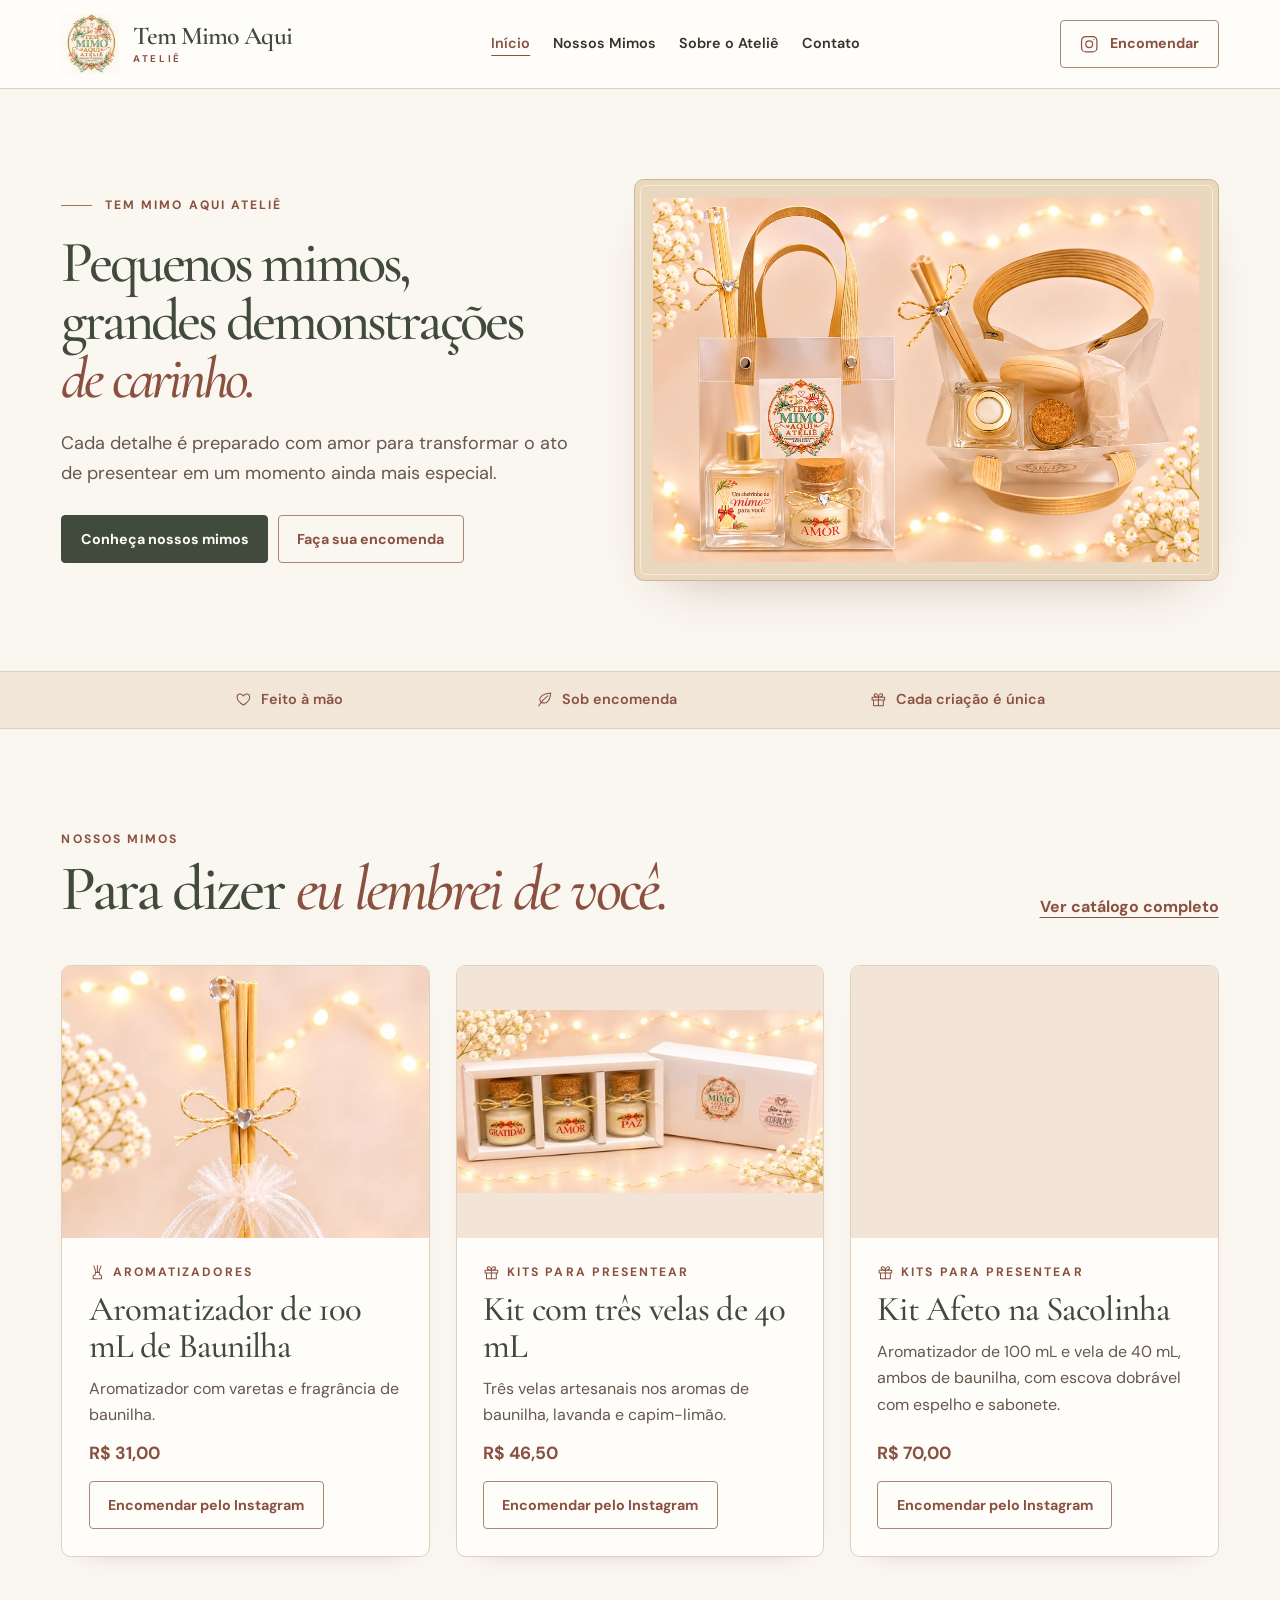
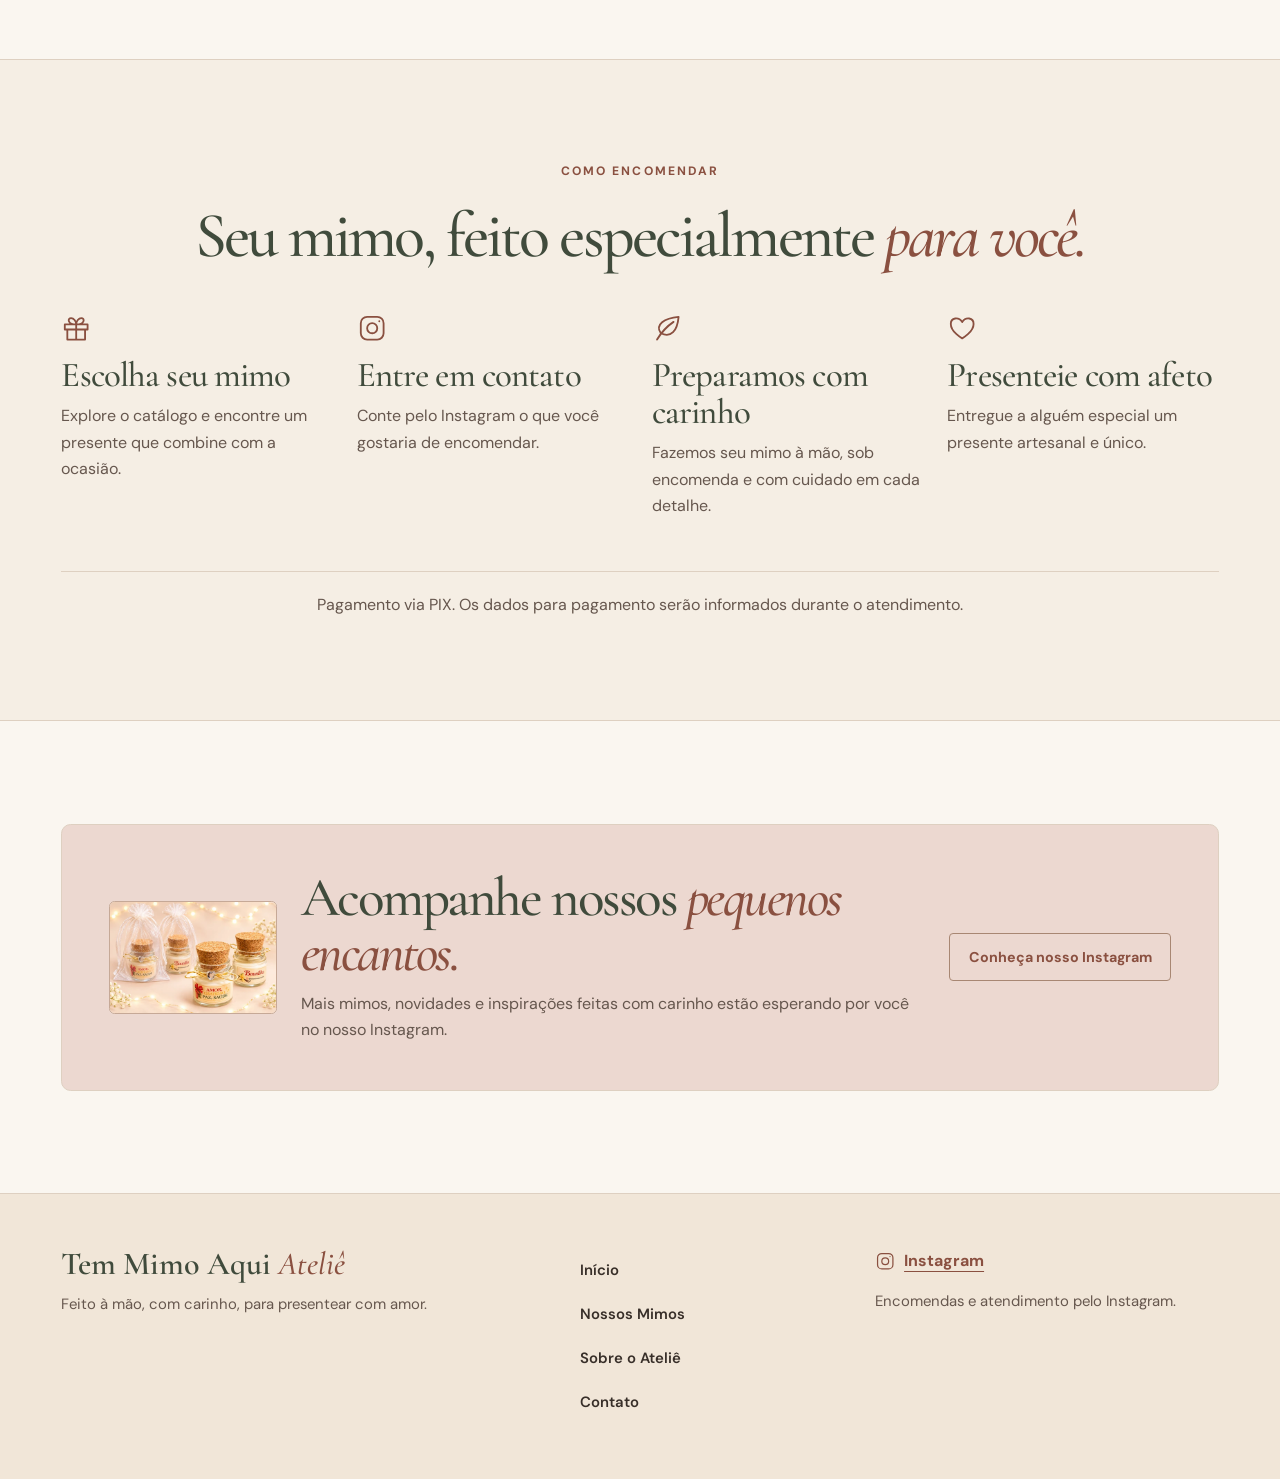
==== website/index.html @ 84c3d54b "feat(website): publicar catálogo digital do ateliê" ====
<!doctype html>
<html lang="pt-BR">
<head>
  <meta charset="utf-8">
  <meta name="viewport" content="width=device-width, initial-scale=1">
  <meta name="theme-color" content="#faf6f0">
  <title>Tem Mimo Aqui Ateliê | Presentes artesanais</title>
  <meta name="description" content="Presentes artesanais feitos com carinho, pensados para transformar pequenos gestos em lembranças especiais.">
  <meta property="og:title" content="Tem Mimo Aqui Ateliê | Presentes artesanais">
  <meta property="og:description" content="Presentes artesanais feitos com carinho, pensados para transformar pequenos gestos em lembranças especiais.">
  <meta property="og:type" content="website">
  <meta property="og:locale" content="pt_BR">
  <meta property="og:site_name" content="Tem Mimo Aqui Ateliê">
  <link rel="icon" href="assets/icons/favicon.svg" type="image/svg+xml">
  <link rel="preconnect" href="https://fonts.googleapis.com">
  <link rel="preconnect" href="https://fonts.gstatic.com" crossorigin>
  <link rel="stylesheet" href="https://fonts.googleapis.com/css2?family=Cormorant+Garamond:ital,wght@0,400..600;1,400..600&amp;family=DM+Sans:wght@400..700&amp;display=swap">
  <link rel="stylesheet" href="css/styles.css">
  <link rel="stylesheet" href="css/animations.css">
  <script src="js/main.js" defer></script>
  <script src="js/animations.js" defer></script>
</head>
<body>
  <a class="skip-link" href="#conteudo">Pular para o conteúdo</a>
  <!-- inicio:cabecalho -->
<header class="site-header">
  <div class="wrap header-inner">
    <a class="brand" href="index.html"><span class="brand-mark"><img src="assets/images/logo/logo.jpg" srcset="assets/images/logo/logo-220.webp 220w" sizes="66px" width="1254" height="1254" alt="" decoding="async"></span><span class="brand-name">Tem Mimo Aqui<span>Ateliê</span></span></a>
    <nav class="desktop-nav" aria-label="Navegação principal"><ul><li><a href="index.html" aria-current="page">Início</a></li><li><a href="catalogo.html">Nossos Mimos</a></li><li><a href="sobre.html">Sobre o Ateliê</a></li><li><a href="contato.html">Contato</a></li></ul></nav>
    <a class="button secondary desktop-order instagram" href="https://www.instagram.com/temmimoaqui.atelie/" target="_blank" rel="noopener noreferrer"><svg class="icon " aria-hidden="true"><use href="assets/icons/mimos.svg#instagram"></use></svg>Encomendar</a>
    <details class="mobile-nav">
      <summary><span class="sr-only">Menu principal</span><svg class="icon open-icon" aria-hidden="true"><use href="assets/icons/mimos.svg#menu"></use></svg><svg class="icon close-icon" aria-hidden="true"><use href="assets/icons/mimos.svg#close"></use></svg></summary>
      <nav class="mobile-panel" aria-label="Navegação principal">
        <ul><li><a href="index.html" aria-current="page">Início</a></li><li><a href="catalogo.html">Nossos Mimos</a></li><li><a href="sobre.html">Sobre o Ateliê</a></li><li><a href="contato.html">Contato</a></li></ul>
        <a class="button secondary instagram" href="https://www.instagram.com/temmimoaqui.atelie/" target="_blank" rel="noopener noreferrer"><svg class="icon " aria-hidden="true"><use href="assets/icons/mimos.svg#instagram"></use></svg>Encomendar</a>
      </nav>
    </details>
  </div>
</header>
<!-- fim:cabecalho -->
  <main id="conteudo" tabindex="-1">
<section class="hero wrap">
  <div class="hero-copy">
    <h1 class="eyebrow"><span class="short-rule"></span> Tem Mimo Aqui Ateliê</h1>
    <p class="hero-title">Pequenos mimos,<br> grandes demonstrações <em>de carinho.</em></p>
    <p class="intro">Cada detalhe é preparado com amor para transformar o ato de presentear em um momento ainda mais especial.</p>
    <div class="actions">
      <a class="button primary" href="catalogo.html">Conheça nossos mimos</a>
      <a class="button secondary" href="contato.html">Faça sua encomenda</a>
    </div>
  </div>
  <!-- inicio:hero -->
<div class="editorial-photo hero-photo"><div class="photo-mat"><img src="assets/images/products/Ateli%C3%AA%20de%20Mimos%20Artesanais.png" srcset="assets/images/products/web/kits-480.webp 480w, assets/images/products/web/kits-1080.webp 1080w" sizes="(min-width: 80rem) 620px, (min-width: 54rem) 51vw, 92vw" width="1536" height="1024" alt="Conjuntos para presente em embalagens transparentes com alças douradas." fetchpriority="high" decoding="async"></div><span class="glimmer" aria-hidden="true"></span></div>
<!-- fim:hero -->
</section>
<div class="values">
  <div class="wrap values-inner">
    <span><svg class="icon" aria-hidden="true"><use href="assets/icons/mimos.svg#heart"></use></svg> Feito à mão</span>
    <span><svg class="icon" aria-hidden="true"><use href="assets/icons/mimos.svg#leaf"></use></svg> Sob encomenda</span>
    <span><svg class="icon" aria-hidden="true"><use href="assets/icons/mimos.svg#gift"></use></svg> Cada criação é única</span>
  </div>
</div>
<section class="wrap section" aria-labelledby="vitrine">
  <div class="section-heading split-heading" data-reveal>
    <div><p class="eyebrow">Nossos mimos</p><h2 id="vitrine">Para dizer <em>eu lembrei de você.</em></h2></div>
    <a class="text-link" href="catalogo.html">Ver catálogo completo</a>
  </div>
  <!-- inicio:vitrine -->
<div class="product-grid"><article class="product-card" data-category="aromatizadores" data-reveal>
  <div class="product-media"><img src="assets/images/products/Elegant%20Mimo%20Reed%20Diffuser%20Gift.png" srcset="assets/images/products/web/aromatizador-480.webp 480w, assets/images/products/web/aromatizador-1024.webp 1024w" sizes="(min-width: 80rem) 380px, (min-width: 62rem) 30vw, (min-width: 42rem) 45vw, 90vw" width="1024" height="1536" alt="Frasco de aromatizador com varetas e laço dourado, em embalagem transparente." loading="lazy" decoding="async"></div>
  <div class="product-copy">
    <p class="eyebrow product-category"><svg class="icon " aria-hidden="true"><use href="assets/icons/mimos.svg#diffuser"></use></svg>Aromatizadores</p>
    <h3>Aromatizador de 100 mL de Baunilha</h3>
    <p class="product-description">Aromatizador com varetas e fragrância de baunilha.</p>
    <p class="price">R$ 31,00</p>
    <a class="button secondary product-order instagram" href="https://www.instagram.com/temmimoaqui.atelie/" target="_blank" rel="noopener noreferrer" aria-label="Encomendar pelo Instagram · Aromatizador de 100 mL de Baunilha">Encomendar pelo Instagram</a>
  </div>
</article>
<article class="product-card" data-category="kits" data-reveal>
  <div class="product-media"><img src="assets/images/products/Cozy%20Handmade%20Candle%20Gift%20Set%282%29.png" srcset="assets/images/products/web/tres-velas-480.webp 480w, assets/images/products/web/tres-velas-1080.webp 1080w" sizes="(min-width: 80rem) 380px, (min-width: 62rem) 30vw, (min-width: 42rem) 45vw, 90vw" width="1774" height="887" alt="Três velas de tampa de cortiça alinhadas em uma caixa branca." loading="lazy" decoding="async"></div>
  <div class="product-copy">
    <p class="eyebrow product-category"><svg class="icon " aria-hidden="true"><use href="assets/icons/mimos.svg#gift"></use></svg>Kits para Presentear</p>
    <h3>Kit com três velas de 40 mL</h3>
    <p class="product-description">Três velas artesanais nos aromas de baunilha, lavanda e capim-limão.</p>
    <p class="price">R$ 46,50</p>
    <a class="button secondary product-order instagram" href="https://www.instagram.com/temmimoaqui.atelie/" target="_blank" rel="noopener noreferrer" aria-label="Encomendar pelo Instagram · Kit com três velas de 40 mL">Encomendar pelo Instagram</a>
  </div>
</article>
<article class="product-card" data-category="kits" data-reveal>
  <div class="product-media"><img src="assets/images/products/Ateli%C3%AA%20de%20Mimos%20Artesanais.png" srcset="assets/images/products/web/kits-480.webp 480w, assets/images/products/web/kits-1080.webp 1080w" sizes="(min-width: 80rem) 380px, (min-width: 62rem) 30vw, (min-width: 42rem) 45vw, 90vw" width="1536" height="1024" alt="Conjuntos para presente em embalagens transparentes com alças douradas." loading="lazy" decoding="async"></div>
  <div class="product-copy">
    <p class="eyebrow product-category"><svg class="icon " aria-hidden="true"><use href="assets/icons/mimos.svg#gift"></use></svg>Kits para Presentear</p>
    <h3>Kit Afeto na Sacolinha</h3>
    <p class="product-description">Aromatizador de 100 mL e vela de 40 mL, ambos de baunilha, com escova dobrável com espelho e sabonete.</p>
    <p class="price">R$ 70,00</p>
    <a class="button secondary product-order instagram" href="https://www.instagram.com/temmimoaqui.atelie/" target="_blank" rel="noopener noreferrer" aria-label="Encomendar pelo Instagram · Kit Afeto na Sacolinha">Encomendar pelo Instagram</a>
  </div>
</article></div>
<!-- fim:vitrine -->
</section>
<section class="order section" aria-labelledby="encomenda">
  <div class="wrap">
    <div class="section-heading centered" data-reveal><p class="eyebrow">Como encomendar</p><h2 id="encomenda">Seu mimo, feito especialmente <em>para você.</em></h2></div>
    <ol class="steps">
      <li><svg class="icon" aria-hidden="true"><use href="assets/icons/mimos.svg#gift"></use></svg><h3>Escolha seu mimo</h3><p>Explore o catálogo e encontre um presente que combine com a ocasião.</p></li>
      <li><svg class="icon" aria-hidden="true"><use href="assets/icons/mimos.svg#instagram"></use></svg><h3>Entre em contato</h3><p>Conte pelo Instagram o que você gostaria de encomendar.</p></li>
      <li><svg class="icon" aria-hidden="true"><use href="assets/icons/mimos.svg#leaf"></use></svg><h3>Preparamos com carinho</h3><p>Fazemos seu mimo à mão, sob encomenda e com cuidado em cada detalhe.</p></li>
      <li><svg class="icon" aria-hidden="true"><use href="assets/icons/mimos.svg#heart"></use></svg><h3>Presenteie com afeto</h3><p>Entregue a alguém especial um presente artesanal e único.</p></li>
    </ol>
    <!-- inicio:pagamento --><p class="payment">Pagamento via PIX. Os dados para pagamento serão informados durante o atendimento.</p><!-- fim:pagamento -->
  </div>
</section>
<section class="wrap section social-section" data-reveal>
  <div class="social-panel home-social">
    <!-- inicio:social -->
<div class="social-photo"><img src="assets/images/products/Cozy%20Handmade%20Candle%20Gift%20Set.png" srcset="assets/images/products/web/baunilha-480.webp 480w, assets/images/products/web/baunilha-1080.webp 1080w" sizes="170px" width="1536" height="1024" alt="Velas em potes com tampas de cortiça, incluindo uma com rótulo de baunilha." loading="lazy" decoding="async"></div>
<!-- fim:social -->
    <div><h2>Acompanhe nossos <em>pequenos encantos.</em></h2><p>Mais mimos, novidades e inspirações feitas com carinho estão esperando por você no nosso Instagram.</p></div>
    <a class="button secondary instagram" data-instagram href="https://www.instagram.com/temmimoaqui.atelie/" target="_blank" rel="noopener noreferrer">Conheça nosso Instagram</a>
  </div>
</section>
  </main>
  <!-- inicio:rodape -->
<footer class="site-footer">
  <div class="wrap footer-grid">
    <div><a class="footer-brand" href="index.html">Tem Mimo Aqui <em>Ateliê</em></a><p>Feito à mão, com carinho, para presentear com amor.</p></div>
    <nav aria-label="Navegação do rodapé"><ul><li><a href="index.html">Início</a></li><li><a href="catalogo.html">Nossos Mimos</a></li><li><a href="sobre.html">Sobre o Ateliê</a></li><li><a href="contato.html">Contato</a></li></ul></nav>
    <div class="footer-order"><a class="text-link instagram" href="https://www.instagram.com/temmimoaqui.atelie/" target="_blank" rel="noopener noreferrer"><svg class="icon " aria-hidden="true"><use href="assets/icons/mimos.svg#instagram"></use></svg> Instagram</a><p>Encomendas e atendimento pelo Instagram.</p></div>
  </div>
</footer>
<!-- fim:rodape -->
</body>
</html>
---- website/css/styles.css ----
:root {
  color-scheme: light;
  --paper: #faf6f0;
  --surface: #fffdf9;
  --cream: #f1e6d8;
  --rose: #ecd8d0;
  --champagne: #e9d8be;
  --gold: #a37547;
  --ink: #382f29;
  --muted: #66574e;
  --green: #404b3c;
  --terra: #8a5040;
  --line: #ded0c1;
  --serif: "Cormorant Garamond", Georgia, serif;
  --sans: "DM Sans", system-ui, sans-serif;
  --content: 76rem;
  --gutter: clamp(1.125rem, 4.8vw, 4rem);
  --radius: 0.6rem;
}
*, *::before, *::after { box-sizing: border-box; }
body { margin: 0; background: var(--paper); color: var(--ink); font: 400 1rem/1.65 var(--sans); }
img { display: block; max-width: 100%; height: auto; }
a { color: inherit; }
button, summary { font: inherit; }
[hidden] { display: none !important; }
:focus-visible { outline: 3px solid var(--terra); outline-offset: 5px; }
main:focus { outline: none; }
p, h1, h2, h3, figure { margin: 0; }
h1, h2, h3, .hero-title { font-family: var(--serif); font-weight: 500; line-height: .99; color: var(--green); }
h1, .hero-title { font-size: clamp(3.15rem, 7vw, 6.6rem); letter-spacing: -.055em; }
h2 { font-size: clamp(2.45rem, 5vw, 4.3rem); letter-spacing: -.045em; }
h3 { font-size: clamp(1.65rem, 3vw, 2.18rem); letter-spacing: -.025em; line-height: 1.06; }
em { color: var(--terra); font-weight: 500; }
.wrap { width: min(var(--content), 100% - 2 * var(--gutter)); margin-inline: auto; }
.section { padding-block: clamp(3.75rem, 8vw, 7rem); }
.sr-only, .skip-link:not(:focus) { position: absolute; width: 1px; height: 1px; padding: 0; margin: -1px; overflow: hidden; clip-path: inset(50%); white-space: nowrap; border: 0; }
.skip-link:focus { position: fixed; z-index: 5; top: .75rem; left: 1rem; padding: .7rem 1rem; background: var(--surface); }
.icon { display: inline-block; flex: none; width: 1.28rem; height: 1.28rem; fill: none; stroke: currentColor; stroke-width: 1.45; stroke-linecap: round; stroke-linejoin: round; vertical-align: middle; }
.eyebrow { color: var(--terra); font: 700 .76rem/1.4 var(--sans); text-transform: uppercase; letter-spacing: .17em; }
.short-rule { display: inline-block; width: 1.9rem; height: 1px; margin-right: .5rem; vertical-align: .22em; background: var(--gold); }
.intro { max-width: 33rem; color: var(--muted); font-size: clamp(1rem, 1.9vw, 1.13rem); }
.button {
  display: inline-flex; width: fit-content; max-width: 100%; min-height: 3rem; align-items: center; justify-content: center;
  gap: .65rem; border: 1px solid transparent; border-radius: .25rem; padding: .75rem 1.15rem;
  font-size: .89rem; font-weight: 700; line-height: 1.35; text-align: center; text-decoration: none;
  transition: background-color 240ms ease, border-color 240ms ease, color 240ms ease, box-shadow 240ms ease;
}
.primary { background: var(--green); color: var(--surface); border-color: var(--green); }
.secondary { background: transparent; border-color: #a88773; color: var(--terra); }
.text-link { display: inline-flex; align-items: center; gap: .55rem; width: fit-content; color: var(--terra); font-weight: 700; text-underline-offset: .3em; }
.actions { display: flex; flex-wrap: wrap; gap: .7rem; }
.actions .button { flex: 1 1 13rem; }

.site-header { position: relative; z-index: 2; border-bottom: 1px solid var(--line); background: var(--surface); }
.header-inner { position: relative; display: flex; justify-content: space-between; align-items: center; gap: 1rem; min-height: 4.95rem; }
.brand { display: inline-flex; align-items: center; gap: .7rem; text-decoration: none; flex: none; }
.brand-mark { display: grid; place-items: center; inline-size: 3.25rem; block-size: 3.25rem; color: var(--terra); }
.brand-mark img { width: 100%; height: 100%; object-fit: contain; }
.brand-name { display: block; color: var(--green); font: 600 1.61rem/.95 var(--serif); white-space: nowrap; letter-spacing: -.035em; }
.brand-name span { display: block; margin-top: .3rem; color: var(--terra); font: 700 .61rem/1 var(--sans); letter-spacing: .26em; text-transform: uppercase; }
.desktop-nav, .desktop-order { display: none; }
.site-header ul, .site-footer ul { padding: 0; margin: 0; list-style: none; }
.site-header nav li a { font-weight: 600; color: var(--ink); text-decoration: none; }
.site-header nav li a[aria-current="page"] { color: var(--terra); text-decoration: underline; text-decoration-thickness: 1px; text-underline-offset: .47em; }
.mobile-nav summary { display: grid; place-items: center; width: 2.75rem; height: 2.75rem; color: var(--terra); border: 1px solid var(--line); border-radius: .25rem; cursor: pointer; list-style: none; }
.mobile-nav summary::-webkit-details-marker { display: none; }
.mobile-nav summary .icon { grid-area: 1 / 1; }
.mobile-nav:not([open]) .close-icon, .mobile-nav[open] .open-icon { display: none; }
.mobile-panel { position: absolute; inset: calc(100% - .25rem) 0 auto; padding: .75rem 1.25rem 1.15rem; background: var(--surface); border: 1px solid var(--line); border-radius: var(--radius); box-shadow: 0 15px 30px #53362918; }
.mobile-panel li a { display: flex; align-items: center; min-height: 2.75rem; }
.mobile-panel .button { margin-top: .5rem; }

.hero, .story, .contact-layout { display: grid; gap: clamp(2rem, 5vw, 5rem); align-items: center; padding-block: clamp(3.4rem, 7vw, 6.3rem); }
.hero-copy, .story-copy, .contact-copy { display: grid; justify-items: start; gap: 1.3rem; }
.hero-title { font-size: clamp(2.7rem, 8.8vw, 4.3rem); }
.hero-title em { display: block; }
.hero .actions { width: 100%; margin-top: .35rem; }
.editorial-photo { position: relative; padding: clamp(.65rem, 1.6vw, 1.15rem); border: 1px solid #cfb597; border-radius: var(--radius); background: var(--champagne); box-shadow: 0 24px 54px -37px #70422e83; }
.editorial-photo::after { position: absolute; content: ""; inset: .31rem; border: 1px solid #fff8; border-radius: calc(var(--radius) - .2rem); pointer-events: none; }
.photo-mat { position: relative; overflow: hidden; border-radius: .24rem; background: #f1e1d0; }
.photo-mat img { width: 100%; height: 100%; object-fit: contain; }
.hero-photo .photo-mat { aspect-ratio: 3 / 2; }
.glimmer { position: absolute; pointer-events: none; inset: 0; }
.glimmer::before, .glimmer::after { position: absolute; top: 13%; left: 11%; width: .31rem; height: .31rem; border-radius: 50%; background: #fff3db; box-shadow: 0 0 1rem .21rem #ffe8bb; content: ""; }
.glimmer::after { top: 79%; left: 90%; width: .21rem; height: .21rem; }
.values { padding-block: 1rem; background: var(--cream); border-block: 1px solid var(--line); }
.values-inner { display: flex; flex-wrap: wrap; justify-content: space-evenly; gap: .63rem 1.2rem; text-align: center; }
.values-inner > span { display: inline-flex; gap: .55rem; align-items: center; color: var(--terra); font-size: .9rem; font-weight: 600; }
.values-inner .icon { width: 1.05rem; height: 1.05rem; }
.section-heading { display: grid; gap: 1rem; margin-bottom: clamp(1.5rem, 4vw, 2.8rem); }
.section-heading .eyebrow { margin-bottom: .55rem; }
.centered { text-align: center; justify-items: center; }

.product-grid { display: grid; gap: clamp(1rem, 2vw, 1.65rem); }
.product-card { display: flex; min-width: 0; flex-direction: column; overflow: hidden; border: 1px solid var(--line); border-radius: var(--radius); background: var(--surface); box-shadow: 0 12px 26px -26px #77463299; }
.product-media { display: grid; place-items: center; overflow: hidden; aspect-ratio: 1.35; min-width: 0; background: #f2e4d6; }
.product-media img { width: 100%; height: 100%; object-fit: contain; }
.photo-placeholder { display: grid; width: 100%; height: 100%; min-height: 13rem; place-content: center; justify-items: center; gap: .65rem; padding: 1rem; color: var(--terra); text-align: center; }
.photo-placeholder .icon { width: 2.3rem; height: 2.3rem; stroke-width: 1; }
.photo-placeholder span { font-size: .84rem; font-weight: 600; }
.product-copy { display: flex; flex: 1; flex-direction: column; align-items: start; gap: .65rem; padding: clamp(1.05rem, 2.4vw, 1.65rem); }
.product-category { display: flex; gap: .45rem; align-items: center; }
.product-category .icon { width: 1.05rem; height: 1.05rem; }
.product-description { flex: 1; color: var(--muted); }
.price { color: var(--terra); font-size: 1.1rem; font-weight: 700; }
.product-order { margin-top: .2rem; }

.order { background: #f5eee4; border-block: 1px solid var(--line); }
.steps { display: grid; grid-template-columns: repeat(2, minmax(0, 1fr)); gap: 1.75rem 1rem; padding: 0; list-style: none; margin: 0; }
.steps li { display: grid; justify-items: start; align-content: start; gap: .58rem; }
.steps .icon { width: 1.9rem; height: 1.9rem; color: var(--terra); margin-bottom: .3rem; }
.steps li p { color: var(--muted); }
.payment { color: var(--muted); }
.order .payment { text-align: center; border-top: 1px solid var(--line); margin-top: clamp(1.75rem, 5vw, 3.25rem); padding-top: 1.2rem; }
.social-panel { display: grid; justify-items: start; gap: 1.05rem; align-items: center; padding: clamp(1.15rem, 4vw, 2.9rem); border: 1px solid var(--line); border-radius: var(--radius); background: var(--rose); }
.social-panel h2 { font-size: clamp(2.2rem, 4.3vw, 3.45rem); }
.social-panel p { max-width: 39rem; margin-top: .65rem; color: var(--muted); }
.social-icon { width: 2.3rem; height: 2.3rem; color: var(--terra); }

.page-intro { display: grid; gap: 1.05rem; justify-items: center; text-align: center; padding-block: clamp(2.45rem, 5vw, 4rem) clamp(1.5rem, 3vw, 2.5rem); }
.page-intro > p:not(.eyebrow) { max-width: 38rem; color: var(--muted); }
.ornament { display: inline-flex; align-items: center; gap: .75rem; }
.ornament::before, .ornament::after { width: 1.2rem; height: 1px; background: var(--gold); content: ""; }
.pdf-link { display: inline-flex; min-height: 2.75rem; align-items: center; }
.filters { display: flex; flex-wrap: wrap; justify-content: center; gap: .55rem; padding-bottom: clamp(1.65rem, 3vw, 2.5rem); }
.filters button { min-height: 2.75rem; padding: .48rem .9rem; color: var(--terra); background: var(--surface); border: 1px solid #ae8b79; border-radius: 2rem; font-size: .88rem; font-weight: 700; cursor: pointer; }
.filters button[aria-pressed="true"] { color: var(--surface); background: var(--green); border-color: var(--green); }
.catalog-edition { border-top: 1px solid var(--line); padding-block: clamp(1.5rem, 4.5vw, 3rem) clamp(2.3rem, 6vw, 4.5rem); }
.edition-heading { display: grid; gap: .55rem; justify-items: center; text-align: center; margin-bottom: clamp(1.25rem, 3vw, 2rem); }
.edition-heading > p { color: var(--muted); }
.edition-ornament { display: flex; gap: .75rem; align-items: center; color: var(--gold); }
.edition-ornament::before, .edition-ornament::after { width: 1.3rem; height: 1px; background: currentColor; content: ""; }
.edition-ornament .icon { width: .88rem; height: .88rem; }
.catalog-note { padding-top: clamp(1rem, 4vw, 2rem); }
.empty { padding-block: 2.5rem; text-align: center; color: var(--muted); }
.story-copy > p:not(.eyebrow) { color: var(--muted); max-width: 35rem; }
.gallery-section { background: #f4eadf; border-top: 1px solid var(--line); }
.gallery { display: grid; gap: 1rem; }
.gallery figure { display: grid; min-width: 0; place-items: center; background: var(--cream); border-radius: var(--radius); border: 1px solid var(--line); overflow: hidden; }
.gallery img { width: 100%; object-fit: contain; }
.contact-layout h1 { font-size: clamp(3.1rem, 7vw, 6.2rem); }
.handle { font-size: clamp(1rem, 3vw, 1.25rem); }
.contact-art { position: relative; border-radius: var(--radius); overflow: hidden; }
.contact-art img { width: 100%; }
.contact-payment { display: flex; align-items: center; gap: .85rem; padding: 1rem; margin-bottom: clamp(3rem, 6vw, 5rem); border-block: 1px solid var(--line); color: var(--terra); }

.site-footer { padding-block: clamp(2rem, 5vw, 3.4rem); border-top: 1px solid var(--line); background: var(--cream); }
.footer-grid { display: grid; gap: 1.25rem; }
.footer-brand { font: 600 2rem/1 var(--serif); color: var(--green); text-decoration: none; }
.site-footer p { margin-top: .55rem; color: var(--muted); font-size: .93rem; }
.site-footer li a { display: inline-flex; min-height: 2.75rem; align-items: center; text-decoration: none; font-weight: 600; font-size: .93rem; }

@media (min-width: 36rem) {
  .actions .button { flex: 0 1 auto; }
  .split-heading { grid-template-columns: 1fr auto; align-items: end; }
  .social-panel { grid-template-columns: auto 1fr; }
  .social-panel .button { grid-column: 2; }
  .footer-grid { grid-template-columns: repeat(2, 1fr); }
}
@media (min-width: 42rem) {
  .product-grid, .gallery { grid-template-columns: repeat(2, minmax(0, 1fr)); }
  .steps { grid-template-columns: repeat(4, minmax(0, 1fr)); gap: 1.5rem; }
}
@media (min-width: 54rem) {
  .hero { grid-template-columns: minmax(0, 1fr) minmax(0, 1.15fr); }
  .hero-title { font-size: clamp(3rem, 4.58vw, 4.28rem); }
  .story, .contact-layout { grid-template-columns: repeat(2, minmax(0, 1fr)); }
  .hero .actions { column-gap: .6rem; }
  .header-inner { min-height: 5.5rem; }
  .brand-mark { width: 3.8rem; height: 3.8rem; }
  .desktop-nav, .desktop-order { display: inline-flex; }
  .desktop-nav ul { display: flex; align-items: center; flex-wrap: wrap; gap: .3rem clamp(.7rem, 1.8vw, 1.9rem); }
  .desktop-nav li a { display: inline-flex; align-items: center; min-height: 3rem; font-size: .9rem; }
  .mobile-nav { display: none; }
  .catalog-edition .product-grid:has(> .product-card:nth-child(2):last-child) { grid-template-columns: repeat(2, minmax(0, 1fr)); }
  .single-edition .product-grid { grid-template-columns: minmax(0, 1fr); }
  .single-edition .product-card { display: grid; grid-template-columns: 56% 44%; }
  .single-edition .product-media { aspect-ratio: 1.75; }
  .single-edition .product-copy { align-self: center; padding: clamp(1.5rem, 4vw, 3.5rem); }
  .single-edition .product-copy h3 { font-size: clamp(2rem, 4.2vw, 3.6rem); }
  .footer-grid { grid-template-columns: 1.45fr .8fr 1fr; }
}
@media (min-width: 62rem) {
  .product-grid, .gallery { grid-template-columns: repeat(3, minmax(0, 1fr)); }
  .social-panel { grid-template-columns: auto 1fr auto; gap: 1.5rem; }
  .social-panel .button { grid-column: auto; }
}
@media (max-width: 21rem) {
  .steps { grid-template-columns: 1fr; }
}
@media (hover: hover) and (pointer: fine) {
  .primary:hover { background: #515b48; border-color: #515b48; }
  .secondary:hover, .filters button:not([aria-pressed="true"]):hover { background: #f1e1d2; border-color: var(--terra); }
  .instagram:hover .icon { transform: translateX(2px); }
  .product-card:hover .product-media img { transform: scale(1.02); }
  .product-card:hover { box-shadow: 0 16px 34px -23px #76453073; }
  .contact-button:hover { box-shadow: inset 0 -2px #d5aa71; }
  .site-header nav a:hover, .site-footer nav a:hover { color: var(--terra); }
}

.social-photo { width: 100%; max-width: 10.5rem; background: var(--cream); border: 1px solid #c6a997; border-radius: .35rem; overflow: hidden; }
.social-photo img { width: 100%; object-fit: contain; }
.social-photo .photo-placeholder { min-height: 7rem; }
---- website/css/animations.css ----
:root { --settle: cubic-bezier(.22, 1, .36, 1); }

@view-transition { navigation: auto; }

::view-transition-old(root) { animation: page-away 180ms ease both; }
::view-transition-new(root) { animation: page-in 310ms var(--settle) both; }

.page-fallback-out main { animation: page-away 135ms ease both; }
.page-fallback-in main { animation: page-in 265ms var(--settle) both; }
.mobile-nav[open] .mobile-panel { animation: menu-in 210ms var(--settle) both; }
.contact-button { animation: contact-in 520ms var(--settle) both; }
.glimmer::before, .glimmer::after { animation: glimmer-in 3s ease-in-out both; }
.glimmer::after { animation-delay: .45s; }

[data-reveal].reveal-ready { opacity: 0; transform: translateY(18px); }
[data-reveal].reveal-visible {
  opacity: 1;
  transform: translateY(0);
  transition: opacity 550ms var(--settle), transform 550ms var(--settle);
  transition-delay: var(--reveal-delay, 0ms);
}
[data-reveal]:focus-within { opacity: 1; transform: none; transition: none; }
#catalog-results.filter-away { animation: filter-away 115ms ease both; }
#catalog-results.filter-in { animation: filter-in 240ms var(--settle) both; }
.product-card { transition: box-shadow 300ms ease; }
.product-media img, .instagram .icon { transition: transform 290ms var(--settle); }

@keyframes page-away { to { opacity: 0; transform: translateY(-4px); } }
@keyframes page-in { from { opacity: 0; transform: translateY(5px); } }
@keyframes menu-in { from { opacity: 0; transform: translateY(-5px); } }
@keyframes contact-in { from { opacity: 0; transform: translateY(6px); } }
@keyframes glimmer-in { from { opacity: .15; } 55% { opacity: .85; } to { opacity: .45; } }
@keyframes filter-away { to { opacity: .27; } }
@keyframes filter-in { from { opacity: .6; } }

@media (prefers-reduced-motion: reduce) {
  *, *::before, *::after { animation-duration: .01ms !important; animation-delay: 0ms !important; transition-duration: .01ms !important; transition-delay: 0ms !important; }
  ::view-transition-old(root), ::view-transition-new(root) { animation: none; }
  [data-reveal].reveal-ready, [data-reveal].reveal-visible { opacity: 1; transform: none; }
  .product-card:hover .product-media img, .instagram:hover .icon { transform: none; }
}
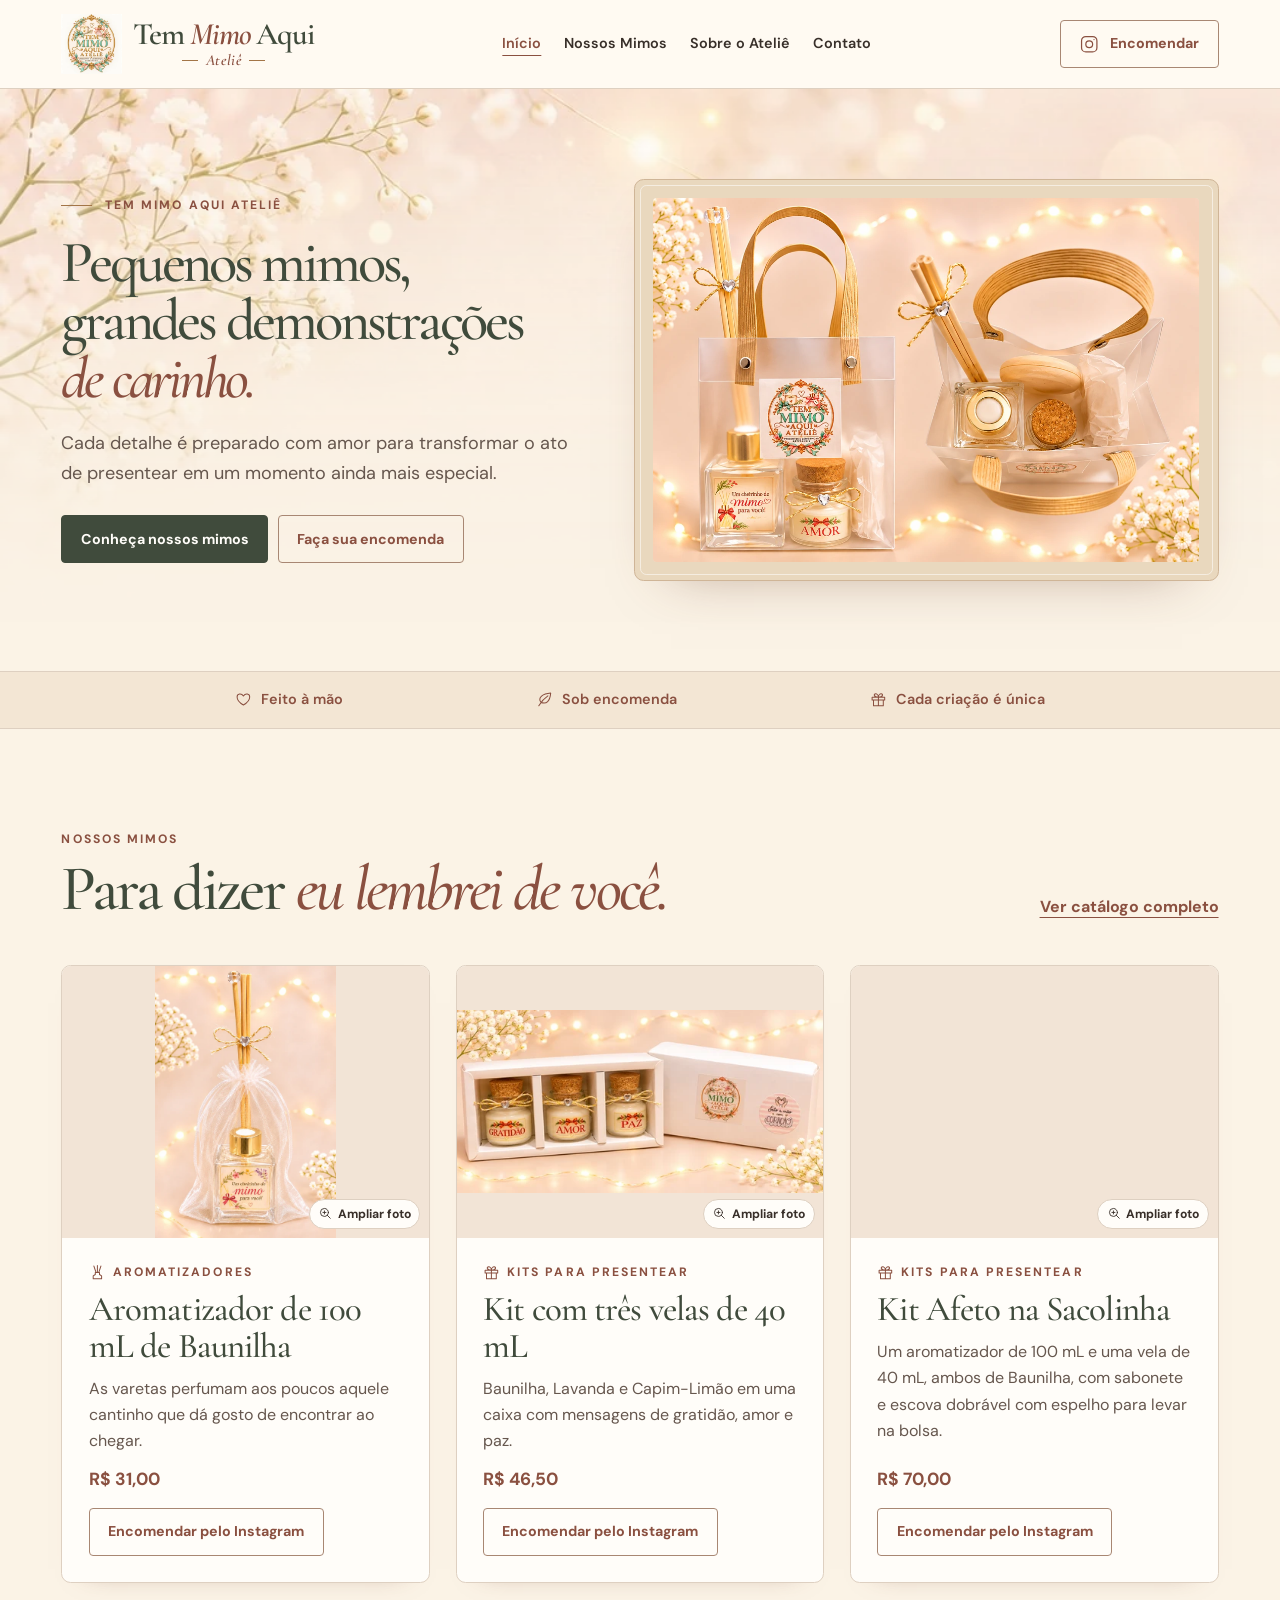
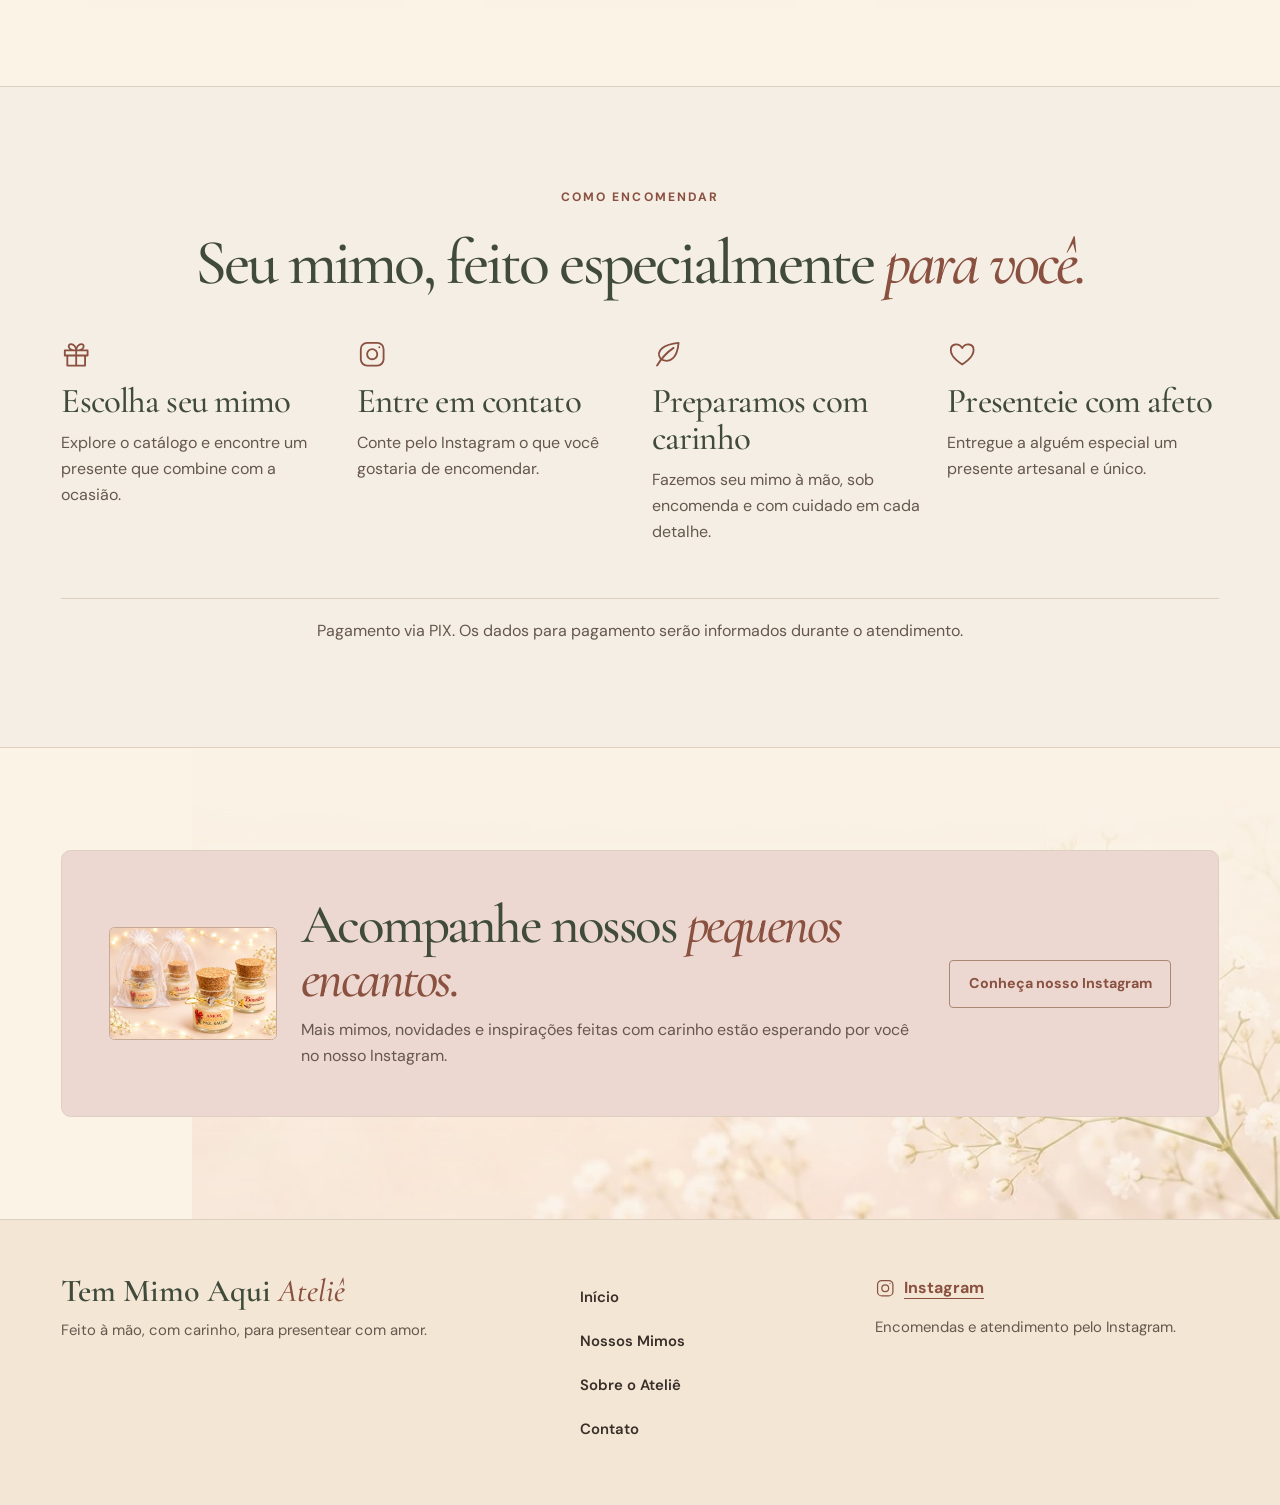
==== commit 9068e24b: "fix(website): refinar catálogo e ampliar fotos dos produtos" ====
--- a/website/index.html
+++ b/website/index.html
@@ -3,7 +3,7 @@
 <head>
   <meta charset="utf-8">
   <meta name="viewport" content="width=device-width, initial-scale=1">
-  <meta name="theme-color" content="#faf6f0">
+  <meta name="theme-color" content="#fbf3e6">
   <title>Tem Mimo Aqui Ateliê | Presentes artesanais</title>
   <meta name="description" content="Presentes artesanais feitos com carinho, pensados para transformar pequenos gestos em lembranças especiais.">
   <meta property="og:title" content="Tem Mimo Aqui Ateliê | Presentes artesanais">
@@ -25,7 +25,7 @@
   <!-- inicio:cabecalho -->
 <header class="site-header">
   <div class="wrap header-inner">
-    <a class="brand" href="index.html"><span class="brand-mark"><img src="assets/images/logo/logo.jpg" srcset="assets/images/logo/logo-220.webp 220w" sizes="66px" width="1254" height="1254" alt="" decoding="async"></span><span class="brand-name">Tem Mimo Aqui<span>Ateliê</span></span></a>
+    <a class="brand" href="index.html" aria-label="Tem Mimo Aqui Ateliê"><span class="brand-mark"><img src="assets/images/logo/logo.jpg" srcset="assets/images/logo/logo-220.webp 220w" sizes="66px" width="1254" height="1254" alt="" decoding="async"></span><span class="brand-name">Tem <em>Mimo</em> Aqui<span>Ateliê</span></span></a>
     <nav class="desktop-nav" aria-label="Navegação principal"><ul><li><a href="index.html" aria-current="page">Início</a></li><li><a href="catalogo.html">Nossos Mimos</a></li><li><a href="sobre.html">Sobre o Ateliê</a></li><li><a href="contato.html">Contato</a></li></ul></nav>
     <a class="button secondary desktop-order instagram" href="https://www.instagram.com/temmimoaqui.atelie/" target="_blank" rel="noopener noreferrer"><svg class="icon " aria-hidden="true"><use href="assets/icons/mimos.svg#instagram"></use></svg>Encomendar</a>
     <details class="mobile-nav">
@@ -67,31 +67,40 @@
   </div>
   <!-- inicio:vitrine -->
 <div class="product-grid"><article class="product-card" data-category="aromatizadores" data-reveal>
-  <div class="product-media"><img src="assets/images/products/Elegant%20Mimo%20Reed%20Diffuser%20Gift.png" srcset="assets/images/products/web/aromatizador-480.webp 480w, assets/images/products/web/aromatizador-1024.webp 1024w" sizes="(min-width: 80rem) 380px, (min-width: 62rem) 30vw, (min-width: 42rem) 45vw, 90vw" width="1024" height="1536" alt="Frasco de aromatizador com varetas e laço dourado, em embalagem transparente." loading="lazy" decoding="async"></div>
+  <div class="product-media product-media--portrait"><a class="photo-link" href="assets/images/products/Elegant%20Mimo%20Reed%20Diffuser%20Gift.png" aria-label="Ampliar foto de Aromatizador de 100 mL de Baunilha" data-photo-title="Aromatizador de 100 mL de Baunilha">
+      <img src="assets/images/products/Elegant%20Mimo%20Reed%20Diffuser%20Gift.png" srcset="assets/images/products/web/aromatizador-480.webp 480w, assets/images/products/web/aromatizador-1024.webp 1024w" sizes="(min-width: 80rem) 380px, (min-width: 62rem) 30vw, (min-width: 42rem) 45vw, 90vw" width="1024" height="1536" alt="Frasco de aromatizador com varetas e laço dourado, em embalagem transparente." loading="lazy" decoding="async">
+      <span class="photo-zoom" aria-hidden="true"><svg class="icon " aria-hidden="true"><use href="assets/icons/mimos.svg#zoom"></use></svg> Ampliar foto</span>
+    </a></div>
   <div class="product-copy">
     <p class="eyebrow product-category"><svg class="icon " aria-hidden="true"><use href="assets/icons/mimos.svg#diffuser"></use></svg>Aromatizadores</p>
     <h3>Aromatizador de 100 mL de Baunilha</h3>
-    <p class="product-description">Aromatizador com varetas e fragrância de baunilha.</p>
+    <p class="product-description">As varetas perfumam aos poucos aquele cantinho que dá gosto de encontrar ao chegar.</p>
     <p class="price">R$ 31,00</p>
     <a class="button secondary product-order instagram" href="https://www.instagram.com/temmimoaqui.atelie/" target="_blank" rel="noopener noreferrer" aria-label="Encomendar pelo Instagram · Aromatizador de 100 mL de Baunilha">Encomendar pelo Instagram</a>
   </div>
 </article>
 <article class="product-card" data-category="kits" data-reveal>
-  <div class="product-media"><img src="assets/images/products/Cozy%20Handmade%20Candle%20Gift%20Set%282%29.png" srcset="assets/images/products/web/tres-velas-480.webp 480w, assets/images/products/web/tres-velas-1080.webp 1080w" sizes="(min-width: 80rem) 380px, (min-width: 62rem) 30vw, (min-width: 42rem) 45vw, 90vw" width="1774" height="887" alt="Três velas de tampa de cortiça alinhadas em uma caixa branca." loading="lazy" decoding="async"></div>
+  <div class="product-media"><a class="photo-link" href="assets/images/products/Cozy%20Handmade%20Candle%20Gift%20Set%282%29.png" aria-label="Ampliar foto de Kit com três velas de 40 mL" data-photo-title="Kit com três velas de 40 mL">
+      <img src="assets/images/products/Cozy%20Handmade%20Candle%20Gift%20Set%282%29.png" srcset="assets/images/products/web/tres-velas-480.webp 480w, assets/images/products/web/tres-velas-1080.webp 1080w" sizes="(min-width: 80rem) 380px, (min-width: 62rem) 30vw, (min-width: 42rem) 45vw, 90vw" width="1774" height="887" alt="Três velas de tampa de cortiça alinhadas em uma caixa branca." loading="lazy" decoding="async">
+      <span class="photo-zoom" aria-hidden="true"><svg class="icon " aria-hidden="true"><use href="assets/icons/mimos.svg#zoom"></use></svg> Ampliar foto</span>
+    </a></div>
   <div class="product-copy">
     <p class="eyebrow product-category"><svg class="icon " aria-hidden="true"><use href="assets/icons/mimos.svg#gift"></use></svg>Kits para Presentear</p>
     <h3>Kit com três velas de 40 mL</h3>
-    <p class="product-description">Três velas artesanais nos aromas de baunilha, lavanda e capim-limão.</p>
+    <p class="product-description">Baunilha, Lavanda e Capim-Limão em uma caixa com mensagens de gratidão, amor e paz.</p>
     <p class="price">R$ 46,50</p>
     <a class="button secondary product-order instagram" href="https://www.instagram.com/temmimoaqui.atelie/" target="_blank" rel="noopener noreferrer" aria-label="Encomendar pelo Instagram · Kit com três velas de 40 mL">Encomendar pelo Instagram</a>
   </div>
 </article>
 <article class="product-card" data-category="kits" data-reveal>
-  <div class="product-media"><img src="assets/images/products/Ateli%C3%AA%20de%20Mimos%20Artesanais.png" srcset="assets/images/products/web/kits-480.webp 480w, assets/images/products/web/kits-1080.webp 1080w" sizes="(min-width: 80rem) 380px, (min-width: 62rem) 30vw, (min-width: 42rem) 45vw, 90vw" width="1536" height="1024" alt="Conjuntos para presente em embalagens transparentes com alças douradas." loading="lazy" decoding="async"></div>
+  <div class="product-media"><a class="photo-link" href="assets/images/products/Ateli%C3%AA%20de%20Mimos%20Artesanais.png" aria-label="Ampliar foto de Kit Afeto na Sacolinha" data-photo-title="Kit Afeto na Sacolinha">
+      <img src="assets/images/products/Ateli%C3%AA%20de%20Mimos%20Artesanais.png" srcset="assets/images/products/web/kits-480.webp 480w, assets/images/products/web/kits-1080.webp 1080w" sizes="(min-width: 80rem) 380px, (min-width: 62rem) 30vw, (min-width: 42rem) 45vw, 90vw" width="1536" height="1024" alt="Conjuntos para presente em embalagens transparentes com alças douradas." loading="lazy" decoding="async">
+      <span class="photo-zoom" aria-hidden="true"><svg class="icon " aria-hidden="true"><use href="assets/icons/mimos.svg#zoom"></use></svg> Ampliar foto</span>
+    </a></div>
   <div class="product-copy">
     <p class="eyebrow product-category"><svg class="icon " aria-hidden="true"><use href="assets/icons/mimos.svg#gift"></use></svg>Kits para Presentear</p>
     <h3>Kit Afeto na Sacolinha</h3>
-    <p class="product-description">Aromatizador de 100 mL e vela de 40 mL, ambos de baunilha, com escova dobrável com espelho e sabonete.</p>
+    <p class="product-description">Um aromatizador de 100 mL e uma vela de 40 mL, ambos de Baunilha, com sabonete e escova dobrável com espelho para levar na bolsa.</p>
     <p class="price">R$ 70,00</p>
     <a class="button secondary product-order instagram" href="https://www.instagram.com/temmimoaqui.atelie/" target="_blank" rel="noopener noreferrer" aria-label="Encomendar pelo Instagram · Kit Afeto na Sacolinha">Encomendar pelo Instagram</a>
   </div>
@@ -113,13 +122,24 @@
 <section class="wrap section social-section" data-reveal>
   <div class="social-panel home-social">
     <!-- inicio:social -->
-<div class="social-photo"><img src="assets/images/products/Cozy%20Handmade%20Candle%20Gift%20Set.png" srcset="assets/images/products/web/baunilha-480.webp 480w, assets/images/products/web/baunilha-1080.webp 1080w" sizes="170px" width="1536" height="1024" alt="Velas em potes com tampas de cortiça, incluindo uma com rótulo de baunilha." loading="lazy" decoding="async"></div>
+<div class="social-photo"><img src="assets/images/products/Cozy%20Handmade%20Candle%20Gift%20Set.png" srcset="assets/images/products/web/baunilha-480.webp 480w, assets/images/products/web/baunilha-1080.webp 1080w" sizes="170px" width="1536" height="1024" alt="Velas em potes com tampas de cortiça, incluindo uma com rótulo de Baunilha." loading="lazy" decoding="async"></div>
 <!-- fim:social -->
     <div><h2>Acompanhe nossos <em>pequenos encantos.</em></h2><p>Mais mimos, novidades e inspirações feitas com carinho estão esperando por você no nosso Instagram.</p></div>
     <a class="button secondary instagram" data-instagram href="https://www.instagram.com/temmimoaqui.atelie/" target="_blank" rel="noopener noreferrer">Conheça nosso Instagram</a>
   </div>
 </section>
   </main>
+  <!-- inicio:ampliacao -->
+<dialog id="photo-dialog" class="photo-dialog" aria-labelledby="photo-title">
+  <div class="photo-dialog-header">
+    <h2 id="photo-title"></h2>
+    <form method="dialog">
+      <button type="submit" aria-label="Fechar foto ampliada" autofocus><svg class="icon " aria-hidden="true"><use href="assets/icons/mimos.svg#close"></use></svg></button>
+    </form>
+  </div>
+  <img alt="">
+</dialog>
+<!-- fim:ampliacao -->
   <!-- inicio:rodape -->
 <footer class="site-footer">
   <div class="wrap footer-grid">
--- a/website/css/styles.css
+++ b/website/css/styles.css
@@ -1,8 +1,8 @@
 :root {
   color-scheme: light;
-  --paper: #faf6f0;
+  --paper: #fbf3e6;
   --surface: #fffdf9;
-  --cream: #f1e6d8;
+  --cream: #f3e6d4;
   --rose: #ecd8d0;
   --champagne: #e9d8be;
   --gold: #a37547;
@@ -24,6 +24,12 @@
 button, summary { font: inherit; }
 [hidden] { display: none !important; }
 :focus-visible { outline: 3px solid var(--terra); outline-offset: 5px; }
+main {
+  background-image: url("../assets/images/decorative/fio-de-fada.webp"), url("../assets/images/decorative/mosquitinho.webp");
+  background-position: left top, right bottom;
+  background-repeat: no-repeat;
+  background-size: max(100%, 30rem) auto, min(100%, 68rem) auto;
+}
 main:focus { outline: none; }
 p, h1, h2, h3, figure { margin: 0; }
 h1, h2, h3, .hero-title { font-family: var(--serif); font-weight: 500; line-height: .99; color: var(--green); }
@@ -51,13 +57,18 @@
 .actions { display: flex; flex-wrap: wrap; gap: .7rem; }
 .actions .button { flex: 1 1 13rem; }
 
-.site-header { position: relative; z-index: 2; border-bottom: 1px solid var(--line); background: var(--surface); }
+.site-header { position: relative; z-index: 2; border-bottom: 1px solid var(--line); background: #fffaf2; }
 .header-inner { position: relative; display: flex; justify-content: space-between; align-items: center; gap: 1rem; min-height: 4.95rem; }
 .brand { display: inline-flex; align-items: center; gap: .7rem; text-decoration: none; flex: none; }
 .brand-mark { display: grid; place-items: center; inline-size: 3.25rem; block-size: 3.25rem; color: var(--terra); }
 .brand-mark img { width: 100%; height: 100%; object-fit: contain; }
-.brand-name { display: block; color: var(--green); font: 600 1.61rem/.95 var(--serif); white-space: nowrap; letter-spacing: -.035em; }
-.brand-name span { display: block; margin-top: .3rem; color: var(--terra); font: 700 .61rem/1 var(--sans); letter-spacing: .26em; text-transform: uppercase; }
+.brand-name { display: block; color: var(--green); font: 600 clamp(1.57rem, 3.5vw, 1.95rem)/.95 var(--serif); white-space: nowrap; letter-spacing: -.036em; }
+.brand-name em { font-weight: 600; }
+.brand-name span {
+  display: flex; align-items: center; justify-content: center; gap: .45rem;
+  margin-top: .15rem; color: var(--terra); font: italic 600 .97rem/1.05 var(--serif); letter-spacing: .045em;
+}
+.brand-name span::before, .brand-name span::after { width: 1rem; height: 1px; background: var(--gold); content: ""; }
 .desktop-nav, .desktop-order { display: none; }
 .site-header ul, .site-footer ul { padding: 0; margin: 0; list-style: none; }
 .site-header nav li a { font-weight: 600; color: var(--ink); text-decoration: none; }
@@ -93,8 +104,33 @@
 
 .product-grid { display: grid; gap: clamp(1rem, 2vw, 1.65rem); }
 .product-card { display: flex; min-width: 0; flex-direction: column; overflow: hidden; border: 1px solid var(--line); border-radius: var(--radius); background: var(--surface); box-shadow: 0 12px 26px -26px #77463299; }
-.product-media { display: grid; place-items: center; overflow: hidden; aspect-ratio: 1.35; min-width: 0; background: #f2e4d6; }
+.product-media { display: grid; grid-template: minmax(0, 1fr) / minmax(0, 1fr); overflow: hidden; aspect-ratio: 1.35; min-width: 0; background: #f2e4d6; }
+.photo-link { position: relative; display: block; }
+.photo-link:focus-visible { outline-offset: -4px; z-index: 1; }
 .product-media img { width: 100%; height: 100%; object-fit: contain; }
+.photo-zoom {
+  position: absolute; right: .55rem; bottom: .55rem; display: inline-flex; align-items: center; gap: .3rem;
+  padding: .25rem .54rem; color: var(--ink); background: var(--surface); border: 1px solid var(--line);
+  border-radius: 2rem; font-size: .76rem; font-weight: 700;
+}
+.photo-zoom .icon { width: .92rem; height: .92rem; }
+.photo-dialog {
+  width: min(69rem, 100% - 1rem); max-width: none; max-height: calc(100% - 1rem);
+  padding: .65rem; color: var(--ink); background: var(--surface); border: 1px solid var(--line); border-radius: var(--radius);
+}
+.photo-dialog::backdrop { background: #30291ee0; }
+.photo-dialog-header { display: flex; align-items: center; justify-content: space-between; gap: .6rem; padding: .15rem .2rem .6rem; }
+.photo-dialog-header h2 { font-size: clamp(1.4rem, 4vw, 2.4rem); letter-spacing: -.025em; }
+.photo-dialog-header button {
+  display: grid; width: 2.75rem; height: 2.75rem; place-items: center; color: var(--terra); background: var(--paper);
+  border: 1px solid var(--line); border-radius: .25rem; cursor: pointer;
+}
+.photo-dialog img { width: 100%; height: auto; max-height: 72vh; max-height: 72dvh; object-fit: contain; background: var(--cream); }
+@media (max-width: 41.99rem) {
+  .product-media { aspect-ratio: 3 / 2; }
+  .product-media--portrait { aspect-ratio: 4 / 5; }
+  .product-media--square { aspect-ratio: 1; }
+}
 .photo-placeholder { display: grid; width: 100%; height: 100%; min-height: 13rem; place-content: center; justify-items: center; gap: .65rem; padding: 1rem; color: var(--terra); text-align: center; }
 .photo-placeholder .icon { width: 2.3rem; height: 2.3rem; stroke-width: 1; }
 .photo-placeholder span { font-size: .84rem; font-weight: 600; }
--- a/website/css/animations.css
+++ b/website/css/animations.css
@@ -9,6 +9,7 @@
 .page-fallback-in main { animation: page-in 265ms var(--settle) both; }
 .mobile-nav[open] .mobile-panel { animation: menu-in 210ms var(--settle) both; }
 .contact-button { animation: contact-in 520ms var(--settle) both; }
+.photo-dialog[open] { animation: photo-in 245ms var(--settle) both; }
 .glimmer::before, .glimmer::after { animation: glimmer-in 3s ease-in-out both; }
 .glimmer::after { animation-delay: .45s; }
 
@@ -29,6 +30,7 @@
 @keyframes page-in { from { opacity: 0; transform: translateY(5px); } }
 @keyframes menu-in { from { opacity: 0; transform: translateY(-5px); } }
 @keyframes contact-in { from { opacity: 0; transform: translateY(6px); } }
+@keyframes photo-in { from { opacity: 0; transform: scale(.97); } }
 @keyframes glimmer-in { from { opacity: .15; } 55% { opacity: .85; } to { opacity: .45; } }
 @keyframes filter-away { to { opacity: .27; } }
 @keyframes filter-in { from { opacity: .6; } }
